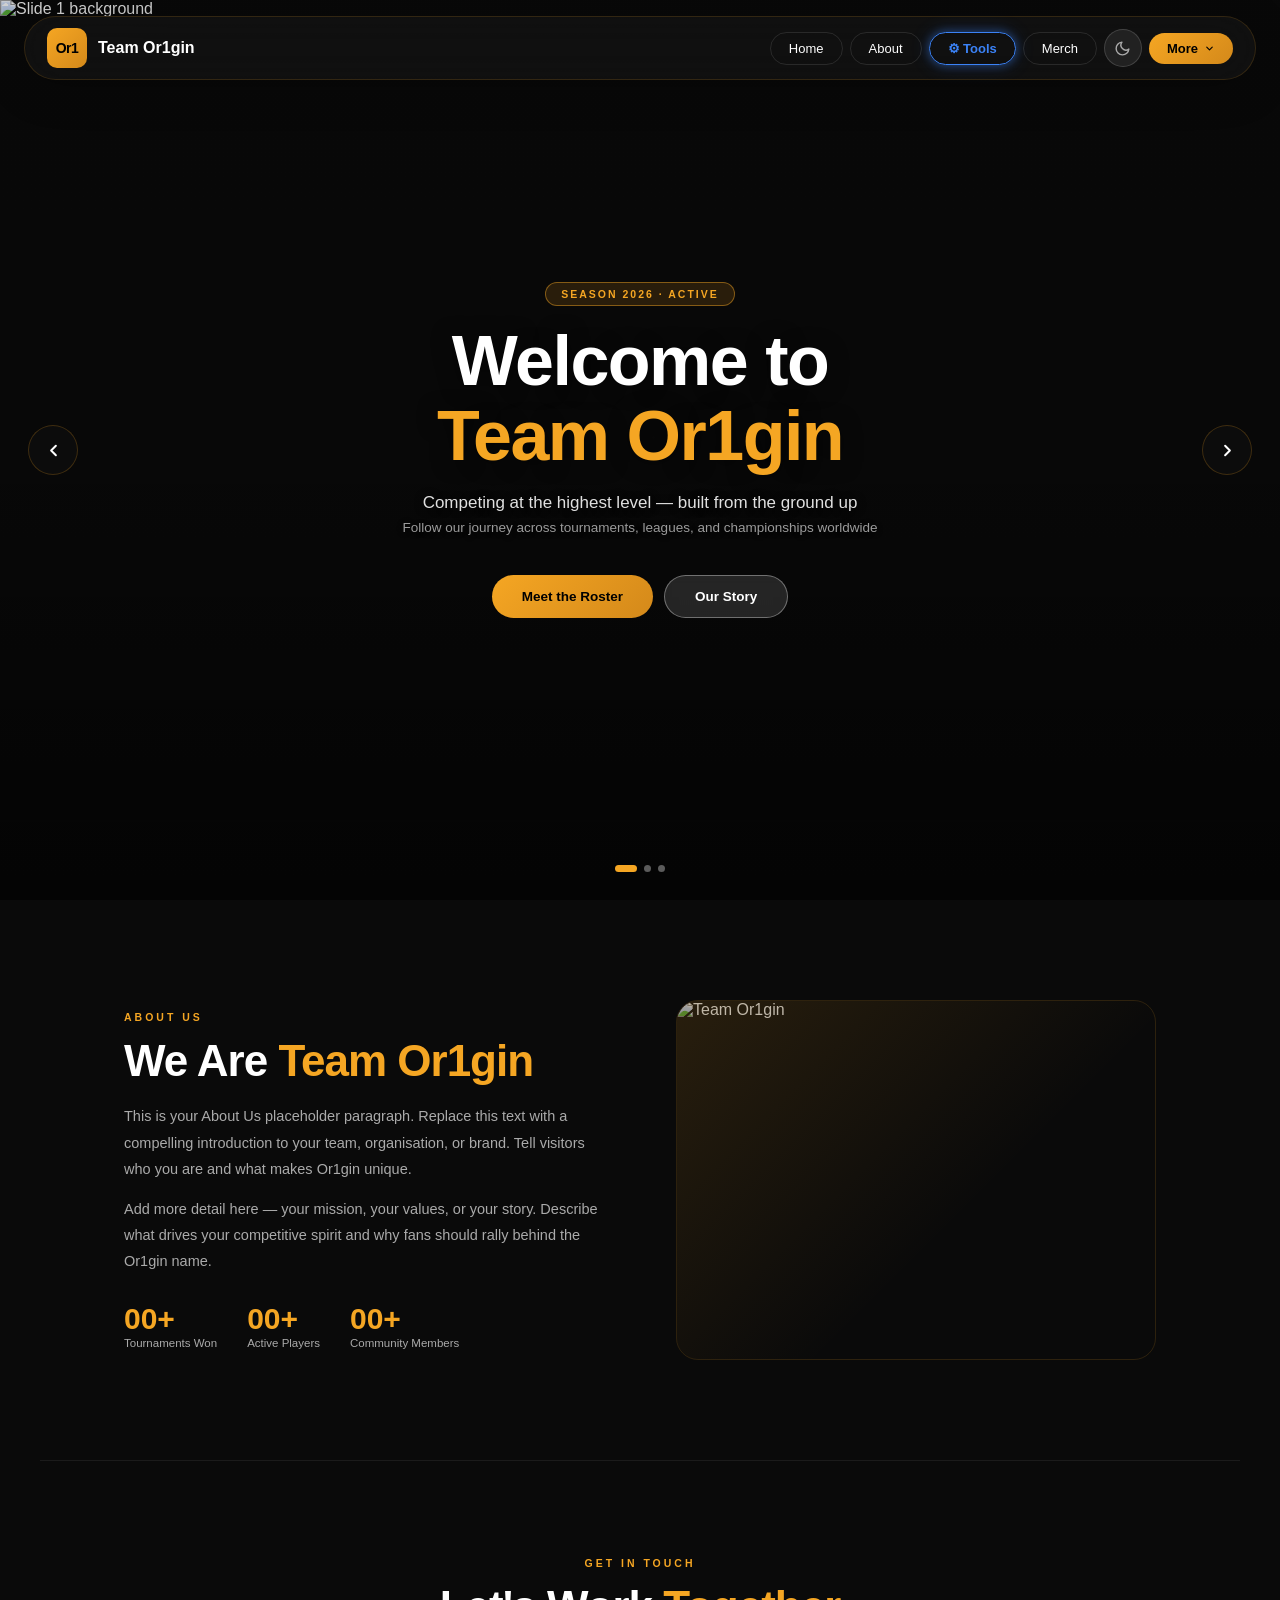
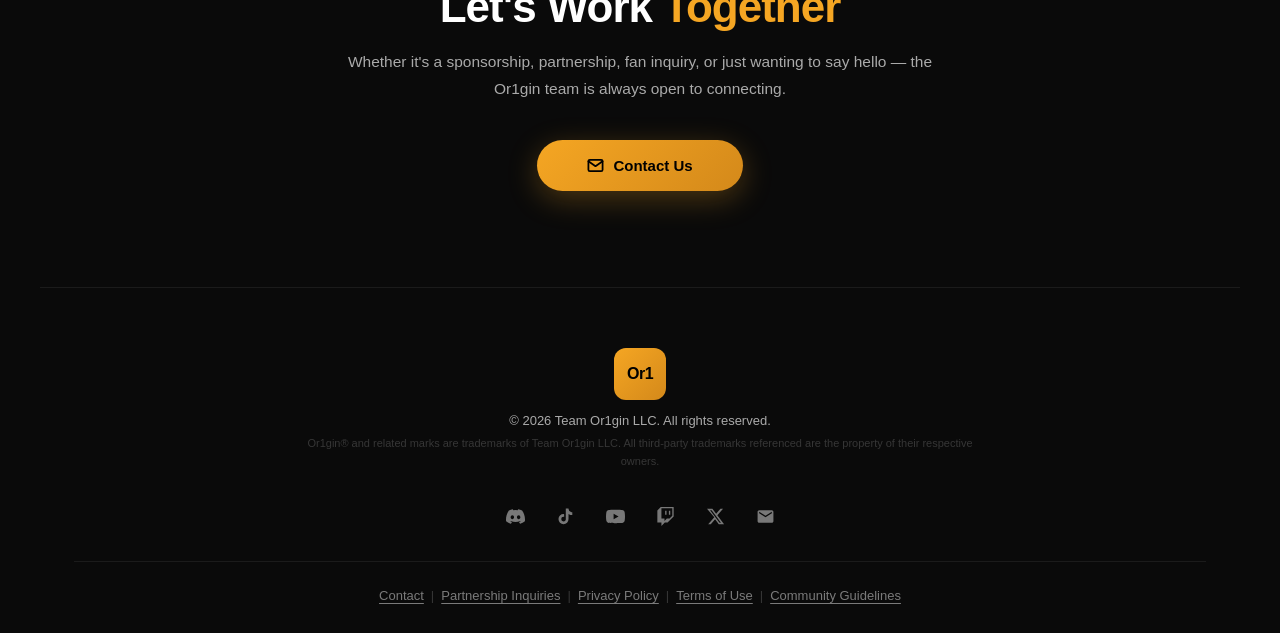
==== index.html @ 4e487bf2 "Fix href attribute for Tools button in index.html" ====
<!DOCTYPE html>
<html lang="en" data-theme="dark">
<head>
  <meta charset="UTF-8" />
  <meta name="viewport" content="width=device-width, initial-scale=1.0" />
  <title>Team Or1gin</title>
  <link href="https://fonts.googleapis.com/css2?family=Google+Sans:wght@300;400;500;600;700;800&display=swap" rel="stylesheet" />
  <style>
    * { margin: 0; padding: 0; box-sizing: border-box; }
 
    :root {
      --gold: #F5A623;
      --gold-dark: #D4891A;
      --blue: #3B82F6;
      --blue-dark: #1D4ED8;
      --blue-glow: rgba(59,130,246,0.45);
      --radius: 999px;
    }
 
    /* DARK THEME (default) */
    [data-theme="dark"] {
      --bg: #0a0a0a;
      --surface: rgba(18,18,18,0.88);
      --surface-solid: #121212;
      --text: #ffffff;
      --muted: #aaaaaa;
      --border: rgba(245,166,35,0.15);
      --border-subtle: rgba(255,255,255,0.07);
      --nav-btn-border: rgba(255,255,255,0.11);
      --footer-link-color: rgba(255,255,255,0.46);
      --footer-sep-color: rgba(255,255,255,0.18);
      --social-color: rgba(255,255,255,0.45);
      --toggle-bg: rgba(255,255,255,0.08);
      --toggle-border: rgba(255,255,255,0.15);
      --toggle-icon-color: #aaa;
    }
 
    /* LIGHT THEME */
    [data-theme="light"] {
      --bg: #f5f4f0;
      --surface: rgba(255,255,255,0.90);
      --surface-solid: #ffffff;
      --text: #111111;
      --muted: #555555;
      --border: rgba(245,166,35,0.30);
      --border-subtle: rgba(0,0,0,0.09);
      --nav-btn-border: rgba(0,0,0,0.14);
      --footer-link-color: rgba(0,0,0,0.46);
      --footer-sep-color: rgba(0,0,0,0.18);
      --social-color: rgba(0,0,0,0.45);
      --toggle-bg: rgba(0,0,0,0.06);
      --toggle-border: rgba(0,0,0,0.12);
      --toggle-icon-color: #555;
    }
 
    html { scroll-behavior: smooth; }
    body {
      font-family: 'Google Sans', sans-serif;
      background: var(--bg);
      color: var(--text);
      overflow-x: hidden;
      transition: background 0.35s, color 0.35s;
    }
 
    /* ─── NAV ─── */
    nav {
      position: fixed; top: 16px; left: 50%; transform: translateX(-50%);
      width: calc(100% - 48px); max-width: 1400px;
      background: var(--surface); backdrop-filter: blur(24px);
      border: 1px solid var(--border); border-radius: var(--radius);
      padding: 11px 22px; display: flex; align-items: center; justify-content: space-between;
      z-index: 1000; box-shadow: 0 8px 40px rgba(0,0,0,0.25);
      transition: background 0.35s, border-color 0.35s;
    }
    .nav-brand { display: flex; align-items: center; gap: 11px; text-decoration: none; }
    .nav-logo {
      width: 40px; height: 40px; border-radius: 10px; flex-shrink: 0;
      background: linear-gradient(135deg, var(--gold), var(--gold-dark));
      display: flex; align-items: center; justify-content: center;
      font-size: 14px; font-weight: 800; color: #000; letter-spacing: -0.5px;
    }
    .nav-name { font-size: 16px; font-weight: 700; color: var(--text); transition: color 0.35s; }
    .nav-right { display: flex; align-items: center; gap: 7px; }
    .nav-btn {
      background: transparent; border: 1px solid var(--nav-btn-border); color: var(--text);
      padding: 8px 18px; border-radius: var(--radius); font-family: inherit;
      font-size: 13px; font-weight: 500; cursor: pointer; transition: all .22s;
    }
    .nav-btn:hover { border-color: var(--gold); color: var(--gold); background: rgba(245,166,35,0.06); }

    /* ── Blue "Tools" nav button ── */
    .nav-btn-tools {
      background: transparent;
      border: 1px solid var(--blue);
      color: var(--blue);
      padding: 8px 18px; border-radius: var(--radius); font-family: inherit;
      font-size: 13px; font-weight: 600; cursor: pointer;
      transition: all .22s;
      box-shadow: 0 0 10px var(--blue-glow), 0 0 20px rgba(59,130,246,0.2);
    }
    .nav-btn-tools:hover {
      background: rgba(59,130,246,0.12);
      border-color: #60a5fa;
      color: #60a5fa;
      box-shadow: 0 0 16px var(--blue-glow), 0 0 32px rgba(59,130,246,0.3);
      transform: translateY(-1px);
    }
 
    /* Theme toggle */
    .theme-toggle {
      width: 38px; height: 38px; border-radius: 50%;
      background: var(--toggle-bg); border: 1px solid var(--toggle-border);
      display: flex; align-items: center; justify-content: center;
      cursor: pointer; transition: all .22s; color: var(--toggle-icon-color);
    }
    .theme-toggle:hover { border-color: var(--gold); color: var(--gold); background: rgba(245,166,35,0.1); }
    .theme-toggle svg { width: 17px; height: 17px; }
    .icon-moon { display: block; }
    .icon-sun  { display: none; }
    [data-theme="light"] .icon-moon { display: none; }
    [data-theme="light"] .icon-sun  { display: block; }
 
    /* Dropdown */
    .nav-dropdown { position: relative; }
    .nav-dropdown-btn {
      background: linear-gradient(135deg, var(--gold), var(--gold-dark)); border: none; color: #000;
      padding: 8px 18px; border-radius: var(--radius); font-family: inherit;
      font-size: 13px; font-weight: 700; cursor: pointer; display: flex; align-items: center; gap: 6px; transition: filter .22s;
    }
    .nav-dropdown-btn:hover { filter: brightness(1.1); }
    .nav-dropdown-btn svg { width: 11px; height: 11px; transition: transform .22s; }
    .nav-dropdown.open .nav-dropdown-btn svg { transform: rotate(180deg); }
    .dropdown-menu {
      position: absolute; top: calc(100% + 10px); right: 0;
      background: var(--surface-solid); border: 1px solid var(--border);
      border-radius: 16px; padding: 7px; min-width: 180px;
      opacity: 0; pointer-events: none; transform: translateY(-8px); transition: all .22s; backdrop-filter: blur(20px);
    }
    .nav-dropdown.open .dropdown-menu { opacity: 1; pointer-events: all; transform: translateY(0); }
    .dropdown-item {
      display: flex; align-items: center; gap: 9px;
      padding: 9px 15px; color: var(--muted); font-size: 13px;
      font-weight: 500; border-radius: 10px; cursor: pointer; transition: all .18s;
      border: none; background: none; width: 100%; text-align: left; font-family: inherit;
    }
    .dropdown-item:hover { background: rgba(245,166,35,0.1); color: var(--gold); }
    .dropdown-item svg { width: 14px; height: 14px; flex-shrink: 0; }
    .dropdown-divider { height: 1px; background: var(--border-subtle); margin: 5px 7px; }

    /* ── Blue "Tools" dropdown item (always highlighted) ── */
    .dropdown-item-tools {
      display: flex; align-items: center; gap: 9px;
      padding: 9px 15px; font-size: 13px;
      font-weight: 600; border-radius: 10px; cursor: pointer;
      border: none; width: 100%; text-align: left; font-family: inherit;
      background: rgba(59,130,246,0.15);
      color: #60a5fa;
      border: 1px solid rgba(59,130,246,0.3);
      transition: all .18s;
    }
    .dropdown-item-tools:hover {
      background: rgba(59,130,246,0.25);
      color: #93c5fd;
      border-color: rgba(59,130,246,0.5);
    }
    .dropdown-item-tools svg { width: 14px; height: 14px; flex-shrink: 0; }
 
    /* ─── HERO ─── */
    .hero { position: relative; height: 100vh; min-height: 640px; overflow: hidden; }
 
    /* Per-slide background images — no blur, no fade */
    .slide-bg {
      position: absolute; inset: 0; z-index: 0;
      opacity: 0; transition: opacity 0.55s ease;
    }
    .slide-bg.active { opacity: 1; }
    .slide-bg img { width: 100%; height: 100%; object-fit: cover; display: block; }
 
    /* Subtle vignette only at bottom so text is legible */
    .hero-overlay {
      position: absolute; inset: 0; z-index: 1;
      background: linear-gradient(180deg, rgba(0,0,0,0.18) 0%, rgba(0,0,0,0.22) 50%, rgba(0,0,0,0.62) 100%);
      pointer-events: none;
    }
    [data-theme="light"] .hero-overlay {
      background: linear-gradient(180deg, rgba(0,0,0,0.08) 0%, rgba(0,0,0,0.14) 50%, rgba(245,244,240,0.80) 100%);
    }
 
    /* Slideshow content */
    .slideshow-container {
      position: absolute; inset: 0; z-index: 2;
      display: flex; align-items: center; justify-content: center;
    }
    .slideshow-wrapper {
      position: relative; width: 100%; max-width: 860px; height: 440px; padding: 0 80px;
    }
    .slide {
      position: absolute; inset: 0;
      display: flex; flex-direction: column; align-items: center; justify-content: center;
      text-align: center; padding: 0 24px;
      opacity: 0; pointer-events: none; transition: none;
    }
    .slide.active { opacity: 1; pointer-events: all; }
 
    @keyframes siL  { from{opacity:0;transform:translateX(-70px)} to{opacity:1;transform:translateX(0)} }
    @keyframes siR  { from{opacity:0;transform:translateX(70px)}  to{opacity:1;transform:translateX(0)} }
    @keyframes soL  { from{opacity:1;transform:translateX(0)} to{opacity:0;transform:translateX(-70px)} }
    @keyframes soR  { from{opacity:1;transform:translateX(0)} to{opacity:0;transform:translateX(70px)}  }
    .slide.anim-in-left   { animation: siL .45s ease forwards; }
    .slide.anim-in-right  { animation: siR .45s ease forwards; }
    .slide.anim-out-left  { animation: soL .45s ease forwards; pointer-events: none; }
    .slide.anim-out-right { animation: soR .45s ease forwards; pointer-events: none; }
 
    .slide-tag {
      display: inline-block; background: rgba(245,166,35,0.14); border: 1px solid rgba(245,166,35,0.45);
      color: var(--gold); font-size: 10.5px; font-weight: 700; letter-spacing: 2px;
      text-transform: uppercase; padding: 5px 15px; border-radius: var(--radius); margin-bottom: 18px;
    }
    .slide-title {
      font-size: clamp(36px,5.8vw,70px); font-weight: 800; line-height: 1.07;
      letter-spacing: -1.5px; color: #fff; margin-bottom: 20px;
      text-shadow: 0 2px 20px rgba(0,0,0,0.5);
    }
    .slide-title span { color: var(--gold); }
    .slide-sub1 { font-size: 17px; font-weight: 500; color: rgba(255,255,255,0.88); margin-bottom: 7px; text-shadow: 0 1px 8px rgba(0,0,0,0.5); }
    .slide-sub2 { font-size: 13.5px; font-weight: 400; color: rgba(255,255,255,0.6); margin-bottom: 40px; text-shadow: 0 1px 6px rgba(0,0,0,0.4); }
    .slide-cta { display: inline-flex; gap: 11px; flex-wrap: wrap; justify-content: center; }
 
    .btn-primary {
      background: linear-gradient(135deg,var(--gold),var(--gold-dark)); color: #000; border: none;
      padding: 13px 30px; border-radius: var(--radius); font-family: inherit;
      font-size: 13.5px; font-weight: 700; cursor: pointer; transition: filter .22s, transform .22s;
    }
    .btn-primary:hover { filter: brightness(1.1); transform: translateY(-2px); }
    .btn-outline {
      background: rgba(255,255,255,0.12); color: #fff; border: 1px solid rgba(255,255,255,0.35);
      padding: 13px 30px; border-radius: var(--radius); font-family: inherit;
      font-size: 13.5px; font-weight: 600; cursor: pointer; transition: all .22s; backdrop-filter: blur(6px);
    }
    .btn-outline:hover { border-color: var(--gold); color: var(--gold); background: rgba(245,166,35,0.12); }
 
    .slide-arrows {
      position: absolute; top: 50%; transform: translateY(-50%);
      left: 0; right: 0; display: flex; justify-content: space-between;
      padding: 0 28px; z-index: 3; pointer-events: none;
    }
    .arrow-btn {
      pointer-events: all; width: 50px; height: 50px; border-radius: 50%;
      background: rgba(18,18,18,0.55); border: 1px solid rgba(245,166,35,0.22); color: #fff;
      display: flex; align-items: center; justify-content: center; cursor: pointer;
      transition: all .22s; backdrop-filter: blur(10px);
    }
    .arrow-btn:hover { background: rgba(245,166,35,0.22); border-color: var(--gold); color: var(--gold); }
 
    .slide-dots { position: absolute; bottom: 28px; left: 50%; transform: translateX(-50%); display: flex; gap: 7px; z-index: 3; }
    .dot { width: 7px; height: 7px; border-radius: 50%; background: rgba(255,255,255,0.35); cursor: pointer; transition: all .28s; }
    .dot.active { background: var(--gold); width: 22px; border-radius: var(--radius); }
 
    /* ─── ABOUT ─── */
    .about-section {
      padding: 100px 24px; max-width: 1080px; margin: 0 auto;
      display: grid; grid-template-columns: 1fr 1fr; gap: 72px; align-items: center;
    }
    @media(max-width:768px){ .about-section{grid-template-columns:1fr;gap:40px;} }
    .section-label { font-size: 10.5px; font-weight: 700; letter-spacing: 3px; text-transform: uppercase; color: var(--gold); margin-bottom: 14px; }
    .section-title { font-size: clamp(26px,3.8vw,44px); font-weight: 800; letter-spacing: -1px; line-height: 1.1; margin-bottom: 18px; }
    .section-title span { color: var(--gold); }
    .about-text { font-size: 14.5px; line-height: 1.8; color: var(--muted); margin-bottom: 14px; transition: color 0.35s; }
    .about-img-wrap { position: relative; border-radius: 22px; overflow: hidden; aspect-ratio: 4/3; border: 1px solid var(--border); }
    .about-img-wrap img { width: 100%; height: 100%; object-fit: cover; filter: brightness(.72); }
    .about-img-overlay { position: absolute; inset: 0; background: linear-gradient(135deg,rgba(245,166,35,.13) 0%,transparent 60%); }
    .stat-row { display: flex; gap: 30px; margin-top: 30px; }
    .stat-num { font-size: 30px; font-weight: 800; color: var(--gold); line-height: 1; }
    .stat-label { font-size: 11.5px; color: var(--muted); margin-top: 3px; transition: color 0.35s; }
 
    /* ─── CONTACT ─── */
    .contact-section { padding: 96px 24px; text-align: center; max-width: 680px; margin: 0 auto; }
    .contact-subtitle { font-size: 15.5px; color: var(--muted); line-height: 1.7; margin-bottom: 38px; transition: color 0.35s; }
    .btn-contact {
      display: inline-flex; align-items: center; gap: 9px;
      background: linear-gradient(135deg,var(--gold),var(--gold-dark)); color: #000; border: none;
      padding: 17px 50px; border-radius: var(--radius); font-family: inherit;
      font-size: 15px; font-weight: 700; cursor: pointer;
      transition: filter .22s, transform .22s, box-shadow .22s;
      box-shadow: 0 8px 30px rgba(245,166,35,.28);
    }
    .btn-contact:hover { filter: brightness(1.1); transform: translateY(-3px); box-shadow: 0 14px 40px rgba(245,166,35,.42); }
 
    /* ─── FOOTER ─── */
    .divider { width: calc(100% - 48px); max-width: 1200px; margin: 0 auto; height: 1px; background: var(--border-subtle); }
    footer { padding: 60px 24px 30px; max-width: 1180px; margin: 0 auto; }
    .footer-top { display: flex; flex-direction: column; align-items: center; text-align: center; gap: 7px; margin-bottom: 28px; }
    .footer-logo-wrap { display: flex; align-items: center; gap: 13px; margin-bottom: 6px; }
    .footer-logo {
      width: 52px; height: 52px; border-radius: 12px;
      background: linear-gradient(135deg,var(--gold),var(--gold-dark));
      display: flex; align-items: center; justify-content: center;
      font-size: 16px; font-weight: 800; color: #000; letter-spacing: -0.5px;
    }
    .footer-copy { font-size: 13px; color: var(--muted); transition: color 0.35s; }
    .footer-trademark { font-size: 11px; color: var(--footer-sep-color); max-width: 680px; line-height: 1.6; }
    .social-row { display: flex; gap: 16px; justify-content: center; margin-top: 22px; }
    .social-icon {
      width: 34px; height: 34px; display: flex; align-items: center; justify-content: center;
      color: var(--social-color); cursor: pointer; transition: color .18s, transform .18s;
      text-decoration: none;
    }
    .social-icon:hover { color: var(--gold); transform: translateY(-2px); }
    .social-icon svg { width: 19px; height: 19px; fill: currentColor; }
    .footer-divider { height: 1px; background: var(--border-subtle); margin: 26px 0; }
    .footer-links { display: flex; gap: 7px; justify-content: center; align-items: center; flex-wrap: wrap; }
    .footer-link {
      color: var(--footer-link-color); font-size: 13px; font-weight: 500;
      text-decoration: underline; text-underline-offset: 3px; cursor: pointer;
      transition: color .18s; background: none; border: none; font-family: inherit;
    }
    .footer-link:hover { color: var(--gold); }
    .footer-sep { color: var(--footer-sep-color); font-size: 13px; }
 
    .reveal { opacity: 0; transform: translateY(28px); transition: opacity .65s ease, transform .65s ease; }
    .reveal.visible { opacity: 1; transform: translateY(0); }
 
    /* Background section wraps for light mode */
    .about-bg, .contact-bg { background: var(--bg); transition: background 0.35s; }
  </style>
</head>
<body>
 
<!-- NAV -->
<nav>
  <a class="nav-brand" href="#">
    <div class="nav-logo">Or1</div>
    <span class="nav-name">Team Or1gin</span>
  </a>
  <div class="nav-right">
    <button class="nav-btn">Home</button>
    <button class="nav-btn">About</button>

    <!-- Blue glowing Tools button (replaces Roster) -->
    <button href="/page.html" class="nav-btn-tools">⚙ Tools</button>

    <button class="nav-btn">Merch</button>
 
    <!-- Dark/Light toggle -->
    <button class="theme-toggle" onclick="toggleTheme()" title="Toggle theme">
      <!-- Moon (shown in dark mode) -->
      <svg class="icon-moon" viewBox="0 0 24 24" fill="none" stroke="currentColor" stroke-width="2" stroke-linecap="round" stroke-linejoin="round">
        <path d="M21 12.79A9 9 0 1 1 11.21 3 7 7 0 0 0 21 12.79z"/>
      </svg>
      <!-- Sun (shown in light mode) -->
      <svg class="icon-sun" viewBox="0 0 24 24" fill="none" stroke="currentColor" stroke-width="2" stroke-linecap="round" stroke-linejoin="round">
        <circle cx="12" cy="12" r="5"/><line x1="12" y1="1" x2="12" y2="3"/><line x1="12" y1="21" x2="12" y2="23"/>
        <line x1="4.22" y1="4.22" x2="5.64" y2="5.64"/><line x1="18.36" y1="18.36" x2="19.78" y2="19.78"/>
        <line x1="1" y1="12" x2="3" y2="12"/><line x1="21" y1="12" x2="23" y2="12"/>
        <line x1="4.22" y1="19.78" x2="5.64" y2="18.36"/><line x1="18.36" y1="5.64" x2="19.78" y2="4.22"/>
      </svg>
    </button>
 
    <div class="nav-dropdown" id="navDropdown">
      <button class="nav-dropdown-btn" onclick="toggleDropdown()">
        More
        <svg viewBox="0 0 24 24" fill="none" stroke="currentColor" stroke-width="2.5" stroke-linecap="round" stroke-linejoin="round"><polyline points="6 9 12 15 18 9"/></svg>
      </button>
      <div class="dropdown-menu">
        <button class="dropdown-item">
          <svg viewBox="0 0 24 24" fill="none" stroke="currentColor" stroke-width="2" stroke-linecap="round" stroke-linejoin="round"><path d="M14 2H6a2 2 0 0 0-2 2v16a2 2 0 0 0 2 2h12a2 2 0 0 0 2-2V8z"/><polyline points="14 2 14 8 20 8"/></svg>
          Blog
        </button>
        <button class="dropdown-item">
          <svg viewBox="0 0 24 24" fill="none" stroke="currentColor" stroke-width="2" stroke-linecap="round" stroke-linejoin="round"><circle cx="12" cy="12" r="10"/><line x1="12" y1="8" x2="12" y2="12"/><line x1="12" y1="16" x2="12.01" y2="16"/></svg>
          News
        </button>
        <button class="dropdown-item">
          <svg viewBox="0 0 24 24" fill="none" stroke="currentColor" stroke-width="2" stroke-linecap="round" stroke-linejoin="round"><rect x="2" y="7" width="20" height="14" rx="2" ry="2"/><path d="M16 21V5a2 2 0 0 0-2-2h-4a2 2 0 0 0-2 2v16"/></svg>
          Careers
        </button>
        <button class="dropdown-item">
          <svg viewBox="0 0 24 24" fill="none" stroke="currentColor" stroke-width="2" stroke-linecap="round" stroke-linejoin="round"><path d="M17 21v-2a4 4 0 0 0-4-4H5a4 4 0 0 0-4 4v2"/><circle cx="9" cy="7" r="4"/><path d="M23 21v-2a4 4 0 0 0-3-3.87"/><path d="M16 3.13a4 4 0 0 1 0 7.75"/></svg>
          Partners
        </button>
        <div class="dropdown-divider"></div>

        <!-- Blue always-highlighted Tools item (replaces Hall of Fame) -->
        <button class="dropdown-item-tools">
          <svg viewBox="0 0 24 24" fill="none" stroke="currentColor" stroke-width="2" stroke-linecap="round" stroke-linejoin="round"><path d="M14.7 6.3a1 1 0 0 0 0 1.4l1.6 1.6a1 1 0 0 0 1.4 0l3.77-3.77a6 6 0 0 1-7.94 7.94l-6.91 6.91a2.12 2.12 0 0 1-3-3l6.91-6.91a6 6 0 0 1 7.94-7.94l-3.76 3.76z"/></svg>
          Tools
        </button>
      </div>
    </div>
  </div>
</nav>
 
<!-- HERO -->
<section class="hero" id="hero">
 
  <!-- Per-slide still backgrounds (no blur, no overlay fade) -->
  <div class="slide-bg active" id="bg-0">
    <img src="https://cdn-0001.qstv.on.epicgames.com/WMUwpdWQvBusOiWXoz/image/landscape_comp.jpeg" alt="Slide 1 background" />
  </div>
  <div class="slide-bg" id="bg-1">
    <img src="https://cdn-0001.qstv.on.epicgames.com/AczZHuXmfSdkbxHJUd/image/landscape_comp.jpeg" alt="Slide 2 background" />
  </div>
  <div class="slide-bg" id="bg-2">
    <img src="https://images.unsplash.com/photo-1493711662062-fa541adb3fc8?w=1920&q=85" alt="Slide 3 background" />
  </div>
 
  <div class="hero-overlay"></div>
 
  <!-- Arrow buttons -->
  <div class="slide-arrows">
    <button class="arrow-btn" onclick="changeSlide(-1)">
      <svg width="19" height="19" viewBox="0 0 24 24" fill="none" stroke="currentColor" stroke-width="2.5" stroke-linecap="round" stroke-linejoin="round"><polyline points="15 18 9 12 15 6"/></svg>
    </button>
    <button class="arrow-btn" onclick="changeSlide(1)">
      <svg width="19" height="19" viewBox="0 0 24 24" fill="none" stroke="currentColor" stroke-width="2.5" stroke-linecap="round" stroke-linejoin="round"><polyline points="9 18 15 12 9 6"/></svg>
    </button>
  </div>
 
  <div class="slideshow-container">
    <div class="slideshow-wrapper">
 
      <div class="slide active" id="slide-0">
        <div class="slide-tag">Season 2026 · Active</div>
        <h1 class="slide-title">Welcome to<br><span>Team Or1gin</span></h1>
        <p class="slide-sub1">Competing at the highest level — built from the ground up</p>
        <p class="slide-sub2">Follow our journey across tournaments, leagues, and championships worldwide</p>
        <div class="slide-cta">
          <button class="btn-primary">Meet the Roster</button>
          <button class="btn-outline">Our Story</button>
        </div>
      </div>
 
      <div class="slide" id="slide-1">
        <div class="slide-tag">Competitive · Esports</div>
        <h1 class="slide-title">Play with<br><span>Purpose</span></h1>
        <p class="slide-sub1">Every match is a chance to prove what Or1gin is made of</p>
        <p class="slide-sub2">Dedicated coaches, analysts, and players pushing the meta every single day</p>
        <div class="slide-cta">
          <button class="btn-primary">View Schedule</button>
          <button class="btn-outline">Watch Live</button>
        </div>
      </div>
 
      <div class="slide" id="slide-2">
        <div class="slide-tag">New Drop · Merch</div>
        <h1 class="slide-title"><span>Or1gin</span><br>Collection '26</h1>
        <p class="slide-sub1">Rep the brand — limited edition gear now available</p>
        <p class="slide-sub2">Hoodies, jerseys, and accessories designed for fans and players alike</p>
        <div class="slide-cta">
          <button class="btn-primary">Shop Now</button>
          <button class="btn-outline">See Lookbook</button>
        </div>
      </div>
 
    </div>
  </div>
 
  <div class="slide-dots" id="dots">
    <div class="dot active" onclick="goToSlide(0)"></div>
    <div class="dot" onclick="goToSlide(1)"></div>
    <div class="dot" onclick="goToSlide(2)"></div>
  </div>
</section>
 
<!-- ABOUT -->
<div class="about-bg">
  <div class="about-section reveal">
    <div>
      <div class="section-label">About Us</div>
      <h2 class="section-title">We Are <span>Team Or1gin</span></h2>
      <p class="about-text">This is your About Us placeholder paragraph. Replace this text with a compelling introduction to your team, organisation, or brand. Tell visitors who you are and what makes Or1gin unique.</p>
      <p class="about-text">Add more detail here — your mission, your values, or your story. Describe what drives your competitive spirit and why fans should rally behind the Or1gin name.</p>
      <div class="stat-row">
        <div class="stat"><div class="stat-num">00+</div><div class="stat-label">Tournaments Won</div></div>
        <div class="stat"><div class="stat-num">00+</div><div class="stat-label">Active Players</div></div>
        <div class="stat"><div class="stat-num">00+</div><div class="stat-label">Community Members</div></div>
      </div>
    </div>
    <div class="about-img-wrap">
      <img src="https://images.unsplash.com/photo-1519389950473-47ba0277781c?w=800&q=80" alt="Team Or1gin" />
      <div class="about-img-overlay"></div>
    </div>
  </div>
</div>
 
<!-- CONTACT -->
<div class="divider"></div>
<div class="contact-bg">
  <section class="contact-section reveal">
    <div class="section-label">Get In Touch</div>
    <h2 class="section-title">Let's Work <span>Together</span></h2>
    <p class="contact-subtitle">Whether it's a sponsorship, partnership, fan inquiry, or just wanting to say hello — the Or1gin team is always open to connecting.</p>
    <button class="btn-contact">
      <svg width="17" height="17" viewBox="0 0 24 24" fill="none" stroke="currentColor" stroke-width="2.5" stroke-linecap="round" stroke-linejoin="round"><path d="M4 4h16c1.1 0 2 .9 2 2v12c0 1.1-.9 2-2 2H4c-1.1 0-2-.9-2-2V6c0-1.1.9-2 2-2z"/><polyline points="22,6 12,13 2,6"/></svg>
      Contact Us
    </button>
  </section>
</div>
 
<!-- FOOTER -->
<div class="divider"></div>
<footer class="reveal">
  <div class="footer-top">
    <div class="footer-logo-wrap">
      <div class="footer-logo">Or1</div>
    </div>
    <p class="footer-copy">© 2026 Team Or1gin LLC. All rights reserved.</p>
    <p class="footer-trademark">Or1gin® and related marks are trademarks of Team Or1gin LLC. All third-party trademarks referenced are the property of their respective owners.</p>
    <div class="social-row">
 
      <!-- Discord -->
      <a class="social-icon" href="https://discord.gg/4YveswGY" target="_blank" rel="noopener" title="Discord">
        <svg viewBox="0 0 24 24"><path d="M20.317 4.37a19.791 19.791 0 0 0-4.885-1.515.074.074 0 0 0-.079.037c-.21.375-.444.864-.608 1.25a18.27 18.27 0 0 0-5.487 0 12.64 12.64 0 0 0-.617-1.25.077.077 0 0 0-.079-.037A19.736 19.736 0 0 0 3.677 4.37a.07.07 0 0 0-.032.027C.533 9.046-.32 13.58.099 18.057c.002.022.015.043.031.056a19.9 19.9 0 0 0 5.993 3.03.078.078 0 0 0 .084-.028 14.09 14.09 0 0 0 1.226-1.994.076.076 0 0 0-.041-.106 13.107 13.107 0 0 1-1.872-.892.077.077 0 0 1-.008-.128 10.2 10.2 0 0 0 .372-.292.074.074 0 0 1 .077-.01c3.928 1.793 8.18 1.793 12.062 0a.074.074 0 0 1 .078.01c.12.098.246.198.373.292a.077.077 0 0 1-.006.127 12.299 12.299 0 0 1-1.873.892.077.077 0 0 0-.041.107c.36.698.772 1.362 1.225 1.993a.076.076 0 0 0 .084.028 19.839 19.839 0 0 0 6.002-3.03.077.077 0 0 0 .032-.054c.5-5.177-.838-9.674-3.549-13.66a.061.061 0 0 0-.031-.03zM8.02 15.33c-1.183 0-2.157-1.085-2.157-2.419 0-1.333.956-2.419 2.157-2.419 1.21 0 2.176 1.096 2.157 2.42 0 1.333-.956 2.418-2.157 2.418zm7.975 0c-1.183 0-2.157-1.085-2.157-2.419 0-1.333.955-2.419 2.157-2.419 1.21 0 2.176 1.096 2.157 2.42 0 1.333-.946 2.418-2.157 2.418z"/></svg>
      </a>
 
      <!-- TikTok -->
      <a class="social-icon" href="https://www.tiktok.com/@or1gin21" target="_blank" rel="noopener" title="TikTok">
        <svg viewBox="0 0 24 24"><path d="M19.59 6.69a4.83 4.83 0 0 1-3.77-4.25V2h-3.45v13.67a2.89 2.89 0 0 1-2.88 2.5 2.89 2.89 0 0 1-2.89-2.89 2.89 2.89 0 0 1 2.89-2.89c.28 0 .54.04.79.1V9.01a6.33 6.33 0 0 0-.79-.05 6.34 6.34 0 0 0-6.34 6.34 6.34 6.34 0 0 0 6.34 6.34 6.34 6.34 0 0 0 6.33-6.34V8.69a8.16 8.16 0 0 0 4.78 1.52V6.75a4.85 4.85 0 0 1-1.01-.06z"/></svg>
      </a>
 
      <!-- YouTube -->
      <a class="social-icon" href="https://www.youtube.com/@teamor1gin" target="_blank" rel="noopener" title="YouTube">
        <svg viewBox="0 0 24 24"><path d="M23.495 6.205a3.007 3.007 0 0 0-2.088-2.088c-1.87-.501-9.396-.501-9.396-.501s-7.507-.01-9.396.501A3.007 3.007 0 0 0 .527 6.205a31.247 31.247 0 0 0-.522 5.805 31.247 31.247 0 0 0 .522 5.783 3.007 3.007 0 0 0 2.088 2.088c1.868.502 9.396.502 9.396.502s7.506 0 9.396-.502a3.007 3.007 0 0 0 2.088-2.088 31.247 31.247 0 0 0 .5-5.783 31.247 31.247 0 0 0-.5-5.805zM9.609 15.601V8.408l6.264 3.602z"/></svg>
      </a>
 
      <!-- Twitch -->
      <a class="social-icon" href="https://www.twitch.tv/teamor1gin" target="_blank" rel="noopener" title="Twitch">
        <svg viewBox="0 0 24 24"><path d="M11.571 4.714h1.715v5.143H11.57zm4.715 0H18v5.143h-1.714zM6 0L1.714 4.286v15.428h5.143V24l4.286-4.286h3.428L22.286 12V0zm14.571 11.143l-3.428 3.428h-3.429l-3 3v-3H6.857V1.714h13.714z"/></svg>
      </a>
 
      <!-- Twitter / X -->
      <a class="social-icon" href="https://x.com/or1ginuefn" target="_blank" rel="noopener" title="Twitter / X">
        <svg viewBox="0 0 24 24"><path d="M18.244 2.25h3.308l-7.227 8.26 8.502 11.24H16.17l-4.714-6.231-5.401 6.231H2.74l7.73-8.835L1.254 2.25H8.08l4.713 6.231zm-1.161 17.52h1.833L7.084 4.126H5.117z"/></svg>
      </a>
 
      <!-- Email -->
      <a class="social-icon" onclick="notAvailable()" target="_blank" rel="noopener" title="Email">
        <svg viewBox="0 0 24 24"><path d="M20 4H4c-1.1 0-2 .9-2 2v12c0 1.1.9 2 2 2h16c1.1 0 2-.9 2-2V6c0-1.1-.9-2-2-2zm0 4l-8 5-8-5V6l8 5 8-5v2z"/></svg>
      </a>
    </div>
  </div>
  <div class="footer-divider"></div>
  <div class="footer-links">
    <button class="footer-link">Contact</button>
    <span class="footer-sep">|</span>
    <button class="footer-link">Partnership Inquiries</button>
    <span class="footer-sep">|</span>
    <button class="footer-link">Privacy Policy</button>
    <span class="footer-sep">|</span>
    <button class="footer-link">Terms of Use</button>
    <span class="footer-sep">|</span>
    <button class="footer-link">Community Guidelines</button>
  </div>
</footer>
 
<script>
function notAvailable() {
  alert("Not Available Yet!");
}

// ─── THEME TOGGLE ───
function toggleTheme() {
  const html = document.documentElement;
  html.setAttribute('data-theme', html.getAttribute('data-theme') === 'dark' ? 'light' : 'dark');
}

// ─── DROPDOWN ───
function toggleDropdown() { document.getElementById('navDropdown').classList.toggle('open'); }
document.addEventListener('click', e => {
  const dd = document.getElementById('navDropdown');
  if (!dd.contains(e.target)) dd.classList.remove('open');
});

// ─── SLIDESHOW (with per-slide backgrounds) ───
let current = 0, total = 3, animating = false;

function getSlide(i) { return document.getElementById('slide-' + i); }
function getBg(i)    { return document.getElementById('bg-' + i); }

function updateDots() {
  document.querySelectorAll('.dot').forEach((d, i) => d.classList.toggle('active', i === current));
}

function changeSlide(dir) {
  if (animating) return;
  goToSlide((current + dir + total) % total, dir);
}

function goToSlide(idx, dir) {
  if (animating || idx === current) return;
  if (dir === undefined) dir = idx > current ? 1 : -1;

  animating = true;
  const cur = getSlide(current), nxt = getSlide(idx);
  const curBg = getBg(current), nxtBg = getBg(idx);

  // Swap background
  curBg.classList.remove('active');
  nxtBg.classList.add('active');

  // Animate slide content
  cur.classList.add(dir > 0 ? 'anim-out-left' : 'anim-out-right');
  nxt.classList.add('active', dir > 0 ? 'anim-in-right' : 'anim-in-left');

  setTimeout(() => {
    cur.classList.remove('active', 'anim-out-left', 'anim-out-right');
    nxt.classList.remove('anim-in-left', 'anim-in-right');
    current = idx;
    updateDots();
    animating = false;
  }, 450);
}

document.querySelectorAll('.dot').forEach((d, i) => {
  d.addEventListener('click', () => { if (i !== current) goToSlide(i); });
});

setInterval(() => changeSlide(1), 5000);

// ─── SCROLL REVEAL ───
const observer = new IntersectionObserver(entries => {
  entries.forEach(e => { if (e.isIntersecting) e.target.classList.add('visible'); });
}, { threshold: 0.12 });
document.querySelectorAll('.reveal').forEach(el => observer.observe(el));
</script>
</body>
</html>
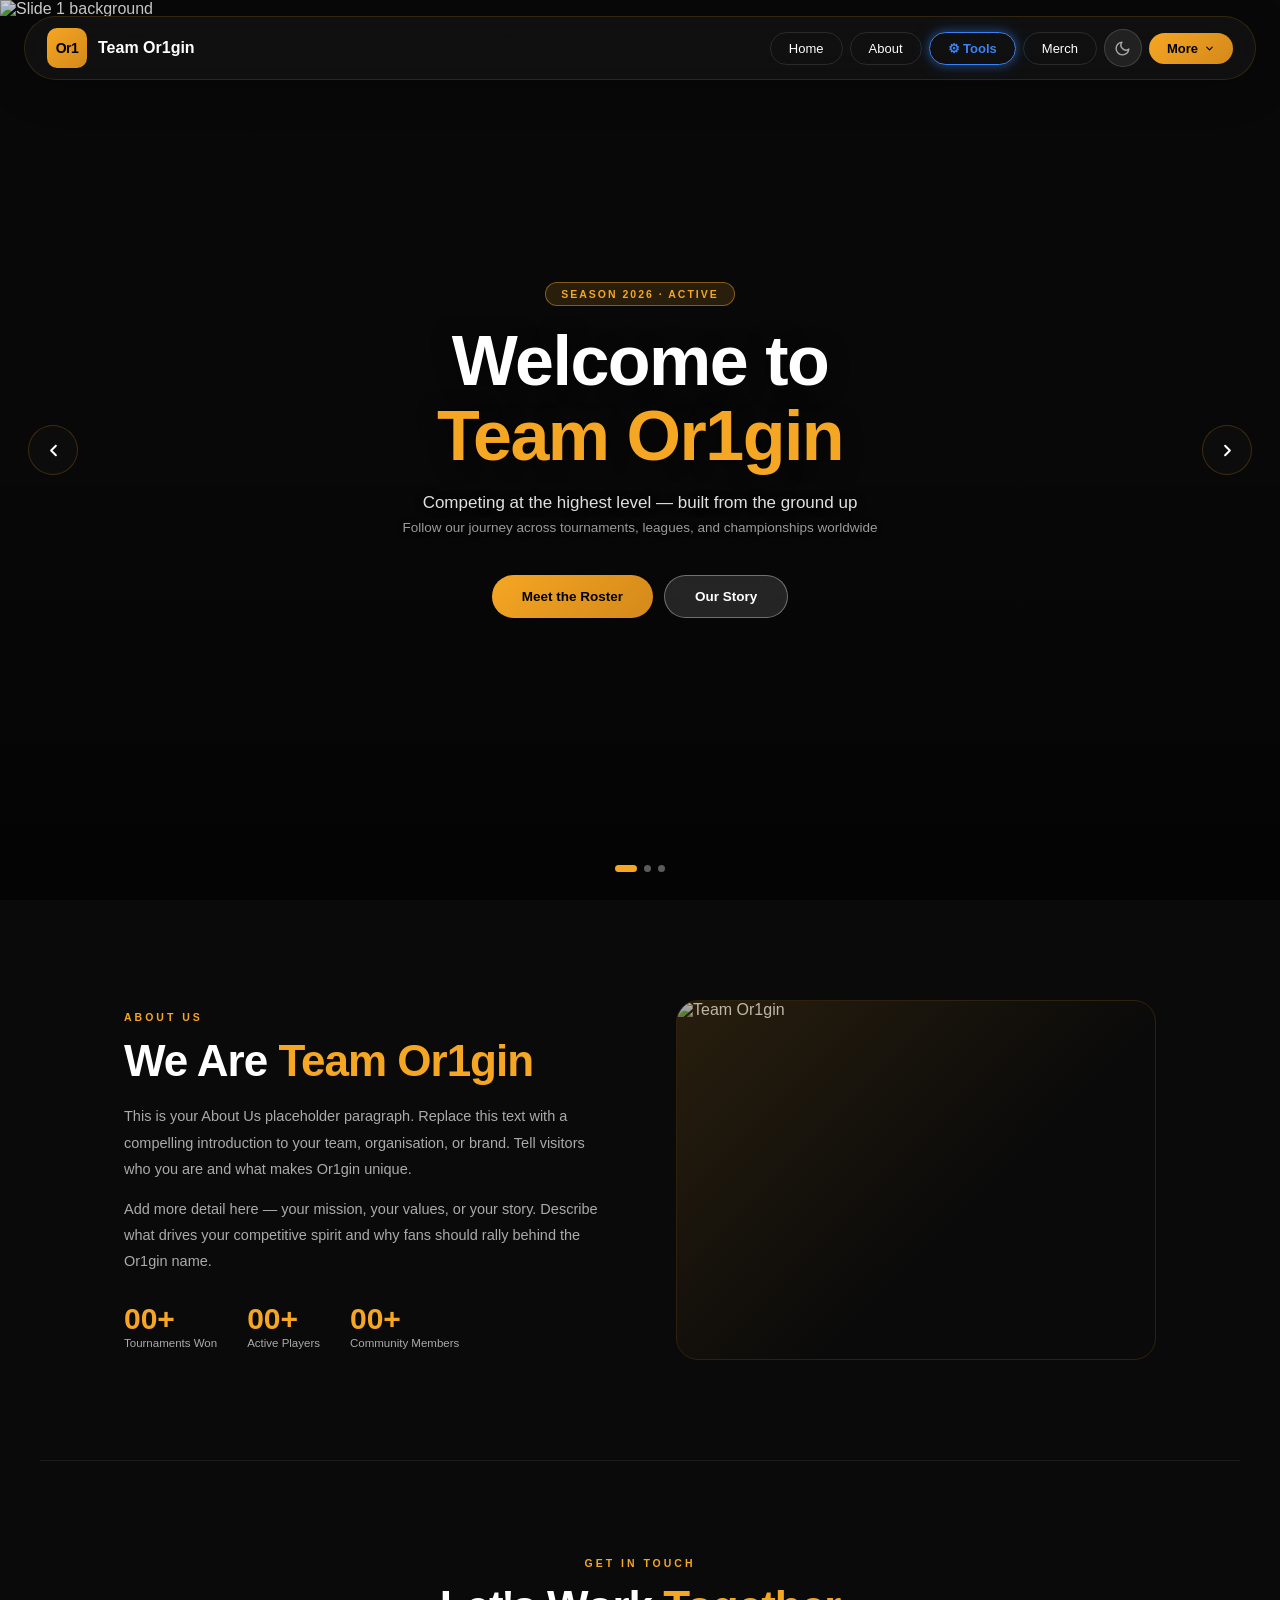
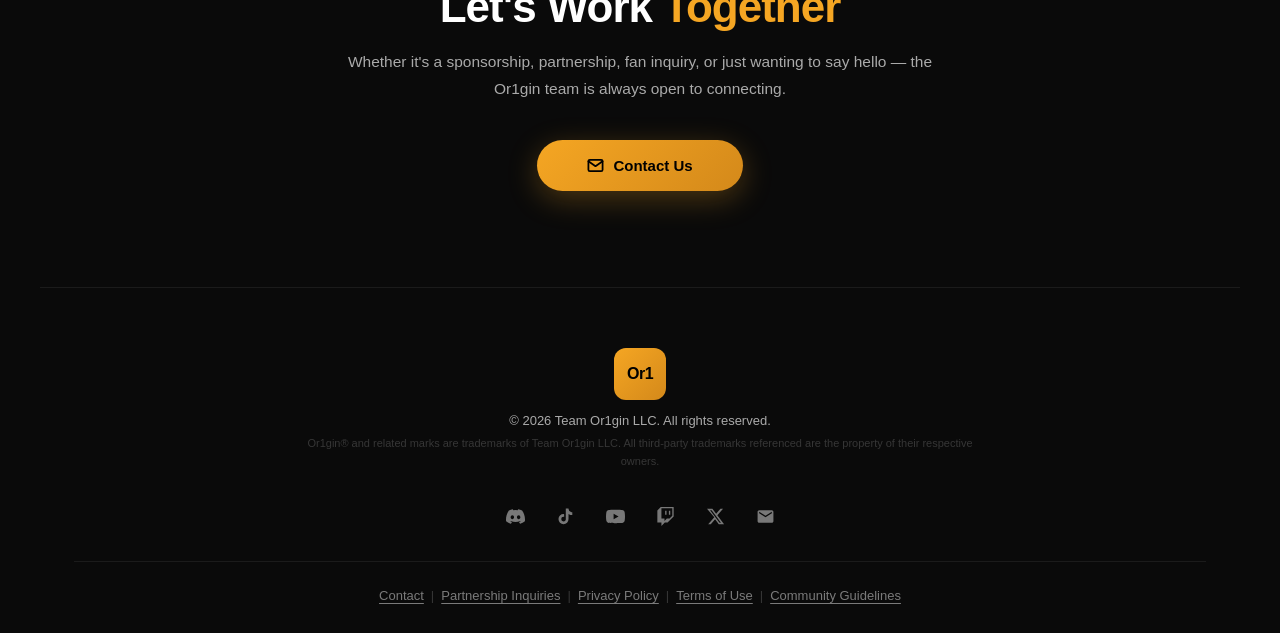
==== commit 21d756e6: "Update index.html" ====
--- a/index.html
+++ b/index.html
@@ -337,7 +337,8 @@
     <button class="nav-btn">About</button>
 
     <!-- Blue glowing Tools button (replaces Roster) -->
-    <button href="/page.html" class="nav-btn-tools">⚙ Tools</button>
+    <a href="/file/">
+    <button class="nav-btn-tools">⚙ Tools</button></a>
 
     <button class="nav-btn">Merch</button>
  
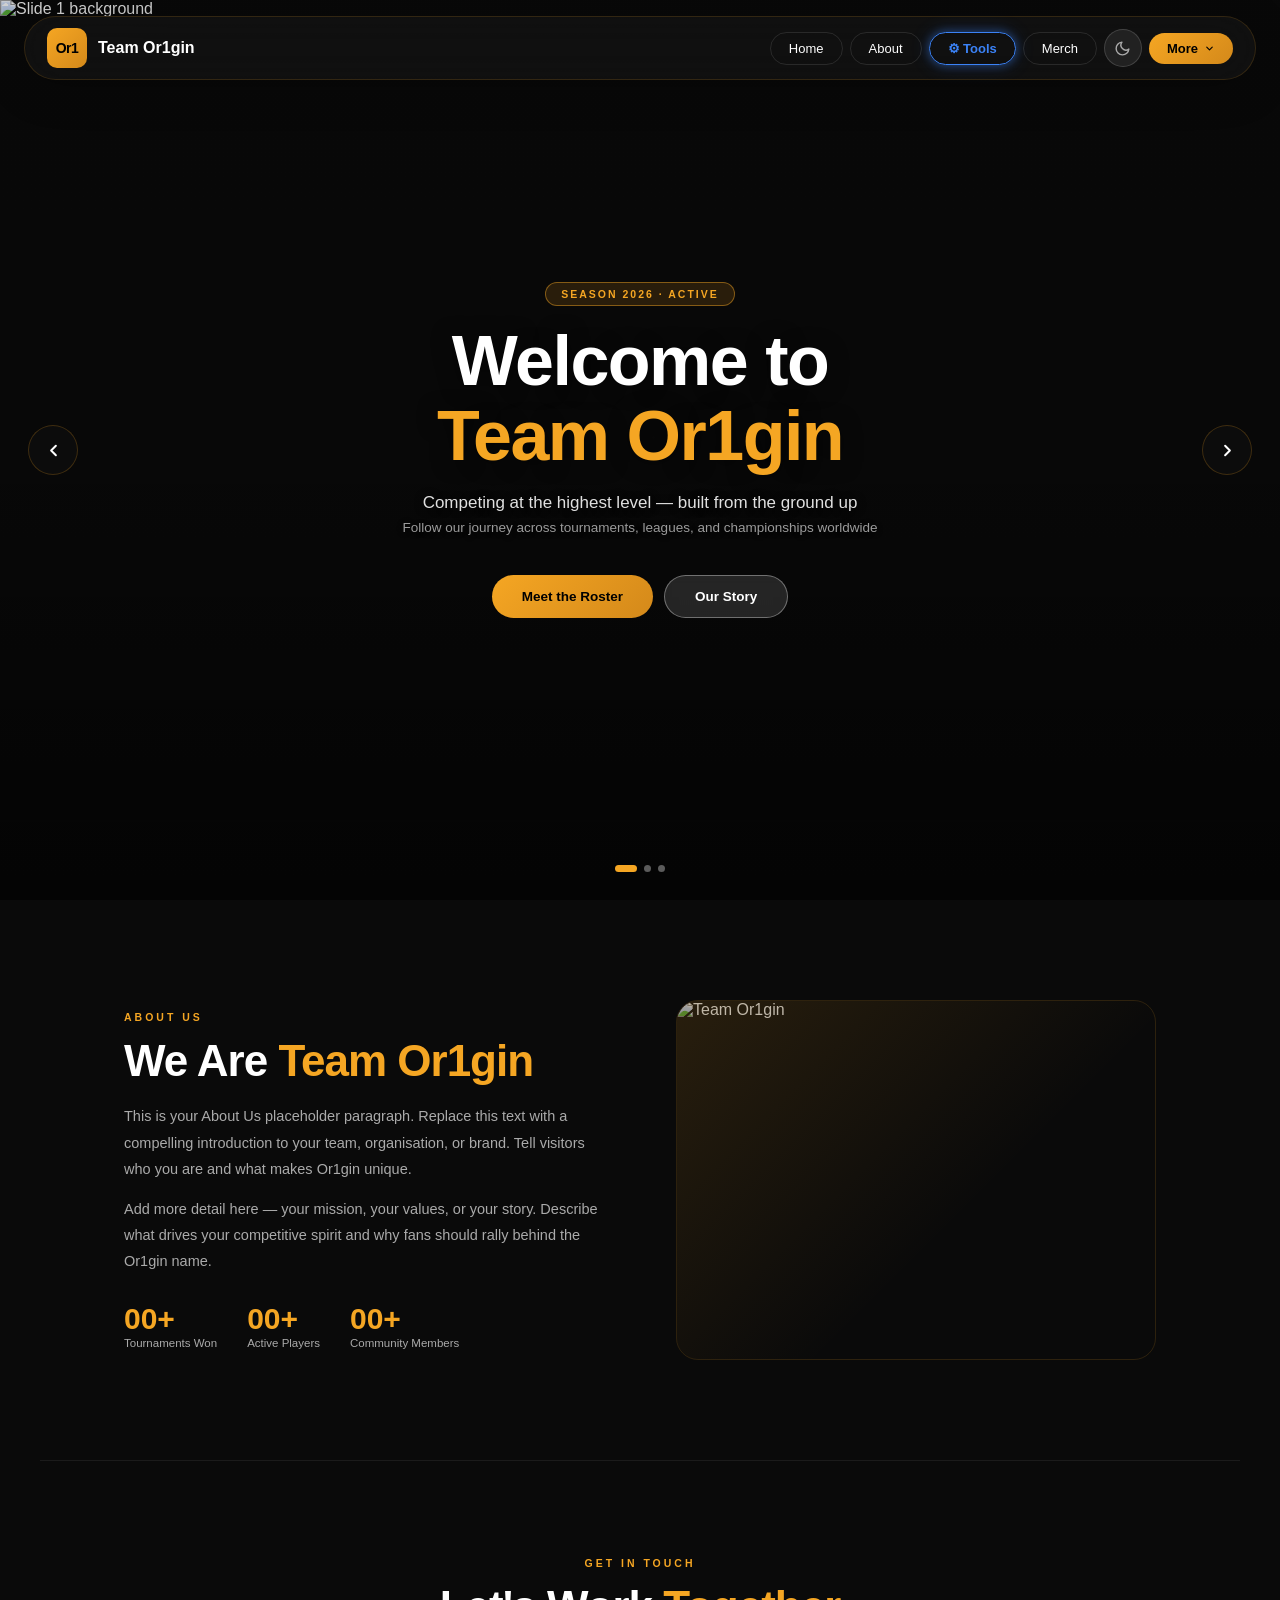
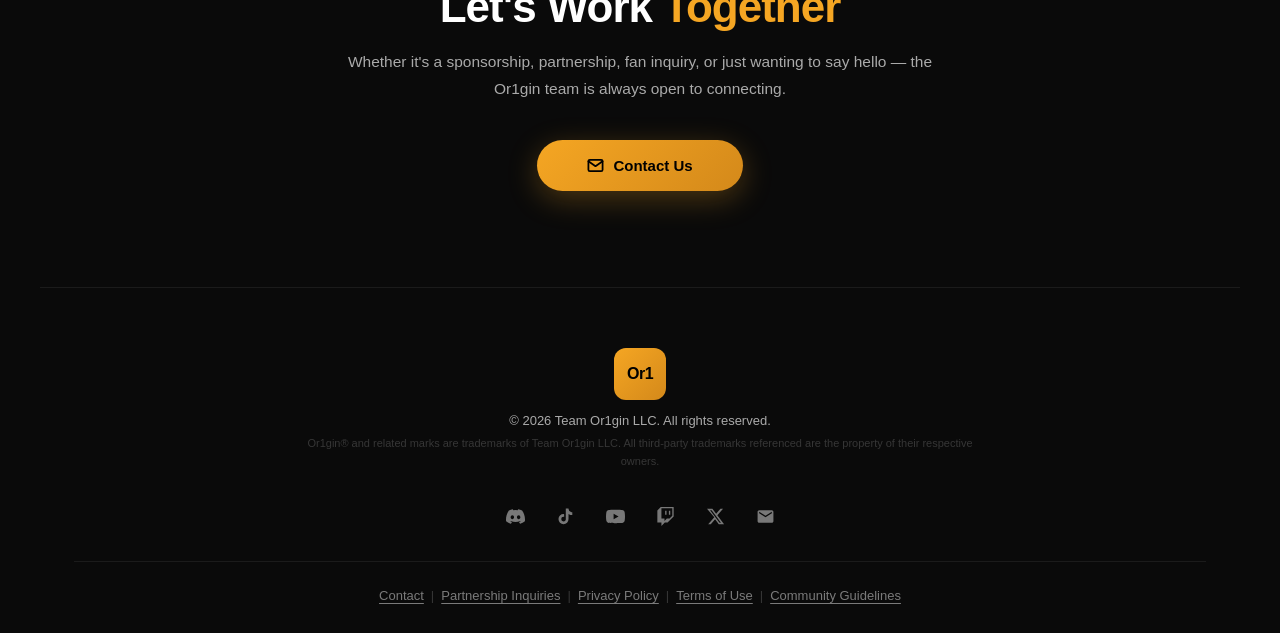
==== commit a22497cb: "Update index.html" ====
--- a/index.html
+++ b/index.html
@@ -337,7 +337,7 @@
     <button class="nav-btn">About</button>
 
     <!-- Blue glowing Tools button (replaces Roster) -->
-    <a href="/file/">
+    <a href="/or1gin.github.io/file/">
     <button class="nav-btn-tools">⚙ Tools</button></a>
 
     <button class="nav-btn">Merch</button>
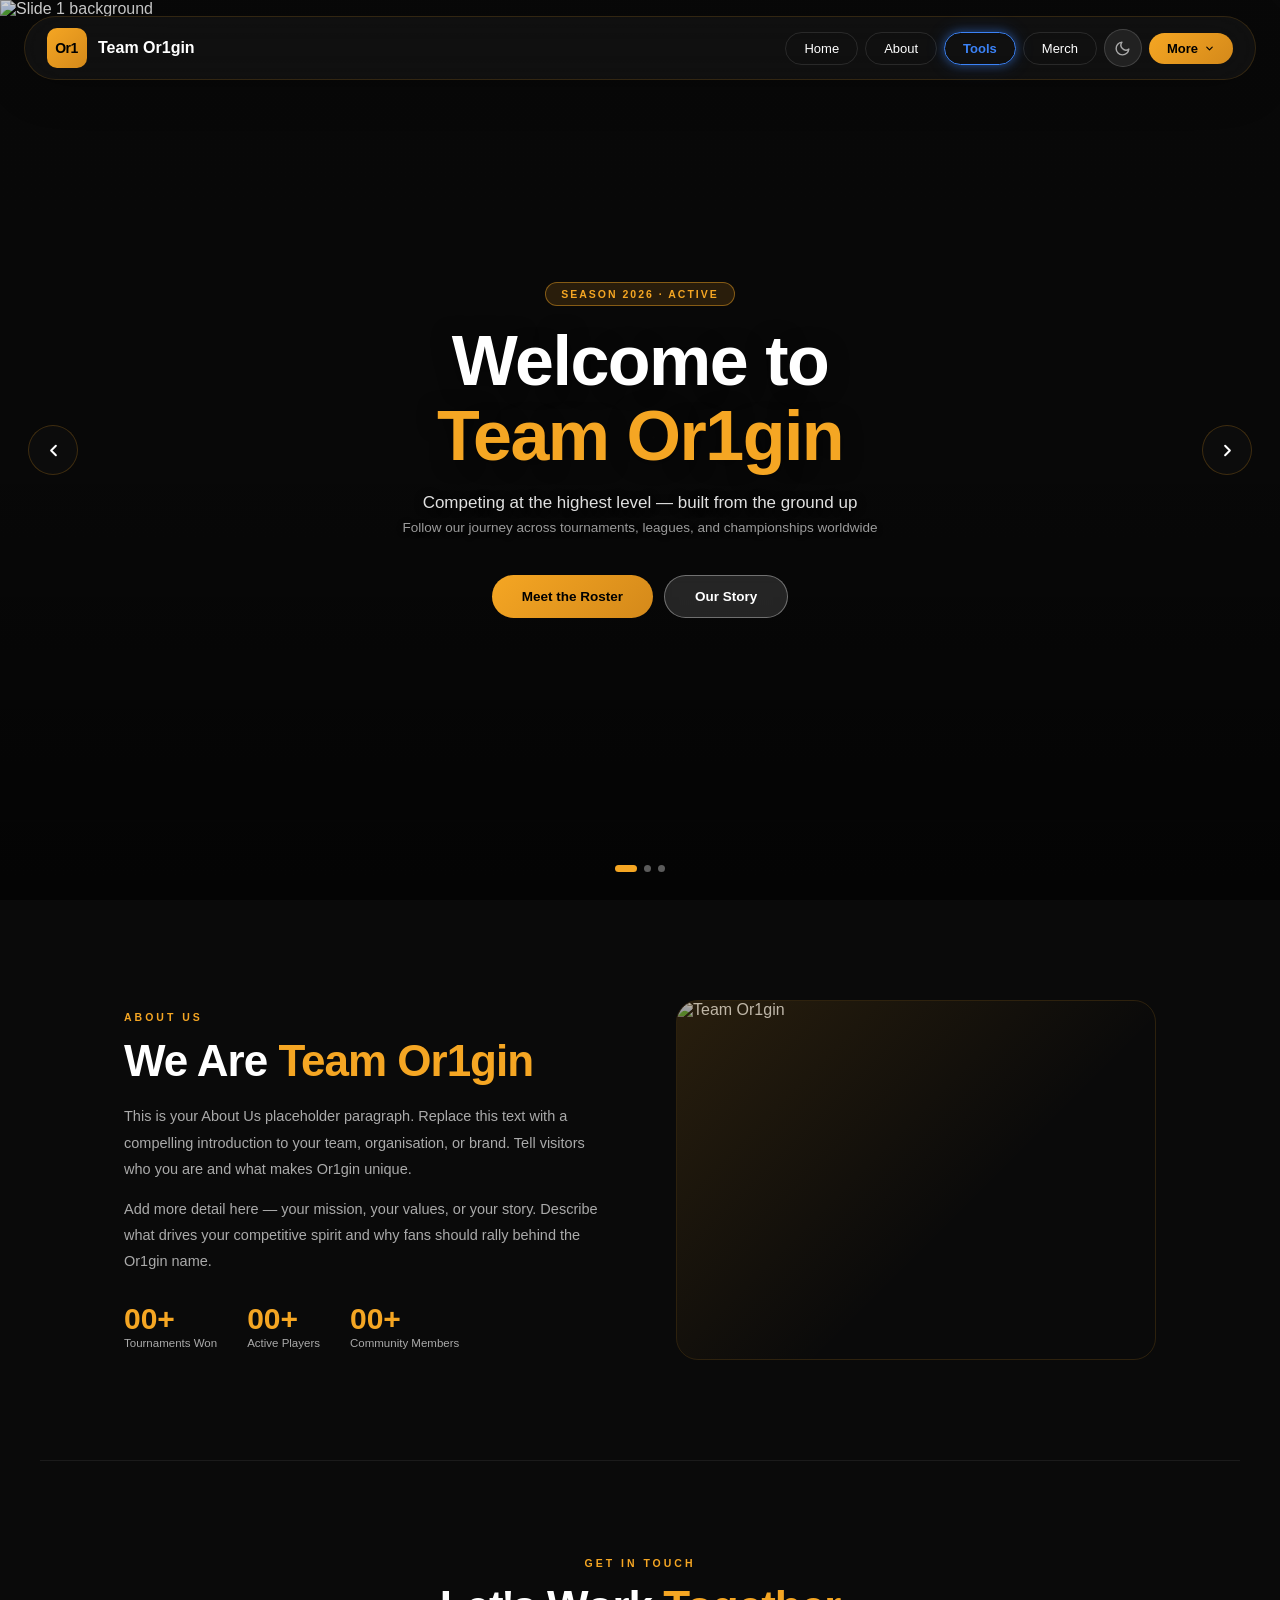
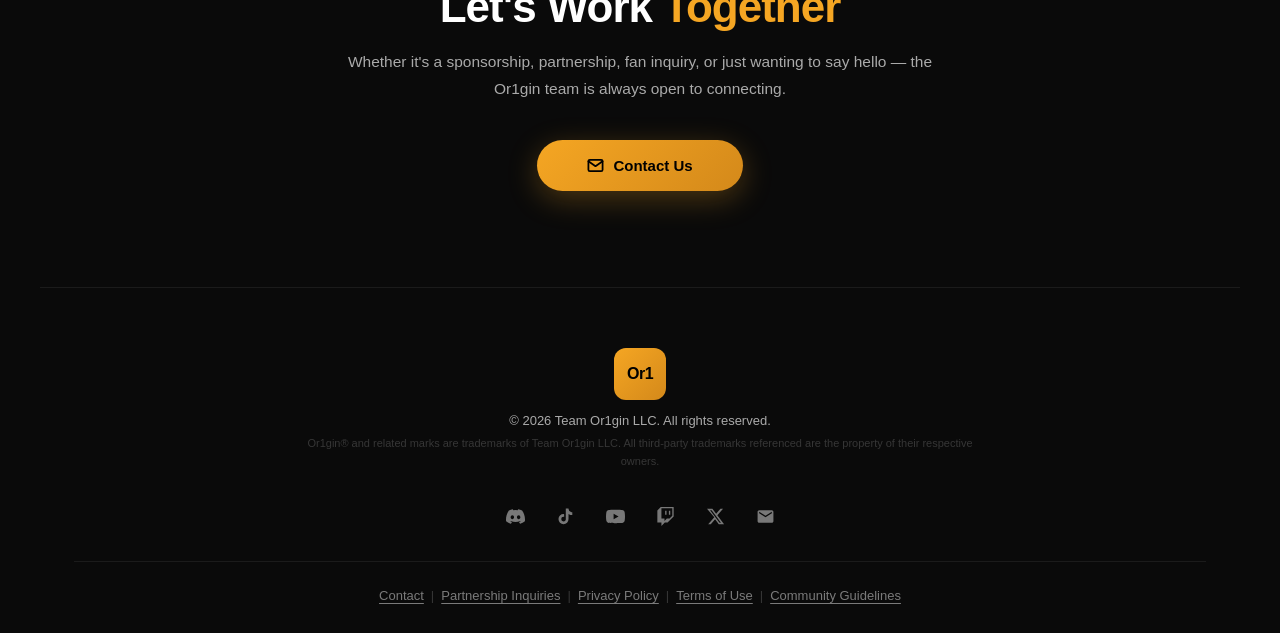
==== commit ecb6cf07: "Refactor Tools button and dropdown item styles" ====
--- a/index.html
+++ b/index.html
@@ -88,7 +88,7 @@
     }
     .nav-btn:hover { border-color: var(--gold); color: var(--gold); background: rgba(245,166,35,0.06); }
 
-    /* ── Blue "Tools" nav button ── */
+    /* ── Blue "Tools" nav button — NO icon ── */
     .nav-btn-tools {
       background: transparent;
       border: 1px solid var(--blue);
@@ -97,6 +97,7 @@
       font-size: 13px; font-weight: 600; cursor: pointer;
       transition: all .22s;
       box-shadow: 0 0 10px var(--blue-glow), 0 0 20px rgba(59,130,246,0.2);
+      text-decoration: none; display: inline-flex; align-items: center;
     }
     .nav-btn-tools:hover {
       background: rgba(59,130,246,0.12);
@@ -147,15 +148,14 @@
     .dropdown-item svg { width: 14px; height: 14px; flex-shrink: 0; }
     .dropdown-divider { height: 1px; background: var(--border-subtle); margin: 5px 7px; }
 
-    /* ── Blue "Tools" dropdown item (always highlighted) ── */
+    /* ── Blue "Tools" dropdown item ── */
     .dropdown-item-tools {
       display: flex; align-items: center; gap: 9px;
       padding: 9px 15px; font-size: 13px;
       font-weight: 600; border-radius: 10px; cursor: pointer;
-      border: none; width: 100%; text-align: left; font-family: inherit;
+      border: 1px solid rgba(59,130,246,0.3); width: 100%; text-align: left; font-family: inherit;
       background: rgba(59,130,246,0.15);
       color: #60a5fa;
-      border: 1px solid rgba(59,130,246,0.3);
       transition: all .18s;
     }
     .dropdown-item-tools:hover {
@@ -168,7 +168,6 @@
     /* ─── HERO ─── */
     .hero { position: relative; height: 100vh; min-height: 640px; overflow: hidden; }
  
-    /* Per-slide background images — no blur, no fade */
     .slide-bg {
       position: absolute; inset: 0; z-index: 0;
       opacity: 0; transition: opacity 0.55s ease;
@@ -176,7 +175,6 @@
     .slide-bg.active { opacity: 1; }
     .slide-bg img { width: 100%; height: 100%; object-fit: cover; display: block; }
  
-    /* Subtle vignette only at bottom so text is legible */
     .hero-overlay {
       position: absolute; inset: 0; z-index: 1;
       background: linear-gradient(180deg, rgba(0,0,0,0.18) 0%, rgba(0,0,0,0.22) 50%, rgba(0,0,0,0.62) 100%);
@@ -186,7 +184,6 @@
       background: linear-gradient(180deg, rgba(0,0,0,0.08) 0%, rgba(0,0,0,0.14) 50%, rgba(245,244,240,0.80) 100%);
     }
  
-    /* Slideshow content */
     .slideshow-container {
       position: absolute; inset: 0; z-index: 2;
       display: flex; align-items: center; justify-content: center;
@@ -320,7 +317,6 @@
     .reveal { opacity: 0; transform: translateY(28px); transition: opacity .65s ease, transform .65s ease; }
     .reveal.visible { opacity: 1; transform: translateY(0); }
  
-    /* Background section wraps for light mode */
     .about-bg, .contact-bg { background: var(--bg); transition: background 0.35s; }
   </style>
 </head>
@@ -336,19 +332,18 @@
     <button class="nav-btn">Home</button>
     <button class="nav-btn">About</button>
 
-    <!-- Blue glowing Tools button (replaces Roster) -->
-    <a href="/or1gin.github.io/file/">
-    <button class="nav-btn-tools">⚙ Tools</button></a>
+    <!-- Blue glowing Tools button — icon removed -->
+    <a href="file/" style="text-decoration:none;">
+      <button class="nav-btn-tools">Tools</button>
+    </a>
 
     <button class="nav-btn">Merch</button>
  
     <!-- Dark/Light toggle -->
     <button class="theme-toggle" onclick="toggleTheme()" title="Toggle theme">
-      <!-- Moon (shown in dark mode) -->
       <svg class="icon-moon" viewBox="0 0 24 24" fill="none" stroke="currentColor" stroke-width="2" stroke-linecap="round" stroke-linejoin="round">
         <path d="M21 12.79A9 9 0 1 1 11.21 3 7 7 0 0 0 21 12.79z"/>
       </svg>
-      <!-- Sun (shown in light mode) -->
       <svg class="icon-sun" viewBox="0 0 24 24" fill="none" stroke="currentColor" stroke-width="2" stroke-linecap="round" stroke-linejoin="round">
         <circle cx="12" cy="12" r="5"/><line x1="12" y1="1" x2="12" y2="3"/><line x1="12" y1="21" x2="12" y2="23"/>
         <line x1="4.22" y1="4.22" x2="5.64" y2="5.64"/><line x1="18.36" y1="18.36" x2="19.78" y2="19.78"/>
@@ -381,11 +376,12 @@
         </button>
         <div class="dropdown-divider"></div>
 
-        <!-- Blue always-highlighted Tools item (replaces Hall of Fame) -->
-        <button class="dropdown-item-tools">
-          <svg viewBox="0 0 24 24" fill="none" stroke="currentColor" stroke-width="2" stroke-linecap="round" stroke-linejoin="round"><path d="M14.7 6.3a1 1 0 0 0 0 1.4l1.6 1.6a1 1 0 0 0 1.4 0l3.77-3.77a6 6 0 0 1-7.94 7.94l-6.91 6.91a2.12 2.12 0 0 1-3-3l6.91-6.91a6 6 0 0 1 7.94-7.94l-3.76 3.76z"/></svg>
-          Tools
-        </button>
+        <a href="file/" style="text-decoration:none;">
+          <button class="dropdown-item-tools">
+            <svg viewBox="0 0 24 24" fill="none" stroke="currentColor" stroke-width="2" stroke-linecap="round" stroke-linejoin="round"><path d="M14.7 6.3a1 1 0 0 0 0 1.4l1.6 1.6a1 1 0 0 0 1.4 0l3.77-3.77a6 6 0 0 1-7.94 7.94l-6.91 6.91a2.12 2.12 0 0 1-3-3l6.91-6.91a6 6 0 0 1 7.94-7.94l-3.76 3.76z"/></svg>
+            Tools
+          </button>
+        </a>
       </div>
     </div>
   </div>
@@ -393,8 +389,6 @@
  
 <!-- HERO -->
 <section class="hero" id="hero">
- 
-  <!-- Per-slide still backgrounds (no blur, no overlay fade) -->
   <div class="slide-bg active" id="bg-0">
     <img src="https://cdn-0001.qstv.on.epicgames.com/WMUwpdWQvBusOiWXoz/image/landscape_comp.jpeg" alt="Slide 1 background" />
   </div>
@@ -407,7 +401,6 @@
  
   <div class="hero-overlay"></div>
  
-  <!-- Arrow buttons -->
   <div class="slide-arrows">
     <button class="arrow-btn" onclick="changeSlide(-1)">
       <svg width="19" height="19" viewBox="0 0 24 24" fill="none" stroke="currentColor" stroke-width="2.5" stroke-linecap="round" stroke-linejoin="round"><polyline points="15 18 9 12 15 6"/></svg>
@@ -419,7 +412,6 @@
  
   <div class="slideshow-container">
     <div class="slideshow-wrapper">
- 
       <div class="slide active" id="slide-0">
         <div class="slide-tag">Season 2026 · Active</div>
         <h1 class="slide-title">Welcome to<br><span>Team Or1gin</span></h1>
@@ -452,7 +444,6 @@
           <button class="btn-outline">See Lookbook</button>
         </div>
       </div>
- 
     </div>
   </div>
  
@@ -508,33 +499,21 @@
     <p class="footer-copy">© 2026 Team Or1gin LLC. All rights reserved.</p>
     <p class="footer-trademark">Or1gin® and related marks are trademarks of Team Or1gin LLC. All third-party trademarks referenced are the property of their respective owners.</p>
     <div class="social-row">
- 
-      <!-- Discord -->
       <a class="social-icon" href="https://discord.gg/4YveswGY" target="_blank" rel="noopener" title="Discord">
         <svg viewBox="0 0 24 24"><path d="M20.317 4.37a19.791 19.791 0 0 0-4.885-1.515.074.074 0 0 0-.079.037c-.21.375-.444.864-.608 1.25a18.27 18.27 0 0 0-5.487 0 12.64 12.64 0 0 0-.617-1.25.077.077 0 0 0-.079-.037A19.736 19.736 0 0 0 3.677 4.37a.07.07 0 0 0-.032.027C.533 9.046-.32 13.58.099 18.057c.002.022.015.043.031.056a19.9 19.9 0 0 0 5.993 3.03.078.078 0 0 0 .084-.028 14.09 14.09 0 0 0 1.226-1.994.076.076 0 0 0-.041-.106 13.107 13.107 0 0 1-1.872-.892.077.077 0 0 1-.008-.128 10.2 10.2 0 0 0 .372-.292.074.074 0 0 1 .077-.01c3.928 1.793 8.18 1.793 12.062 0a.074.074 0 0 1 .078.01c.12.098.246.198.373.292a.077.077 0 0 1-.006.127 12.299 12.299 0 0 1-1.873.892.077.077 0 0 0-.041.107c.36.698.772 1.362 1.225 1.993a.076.076 0 0 0 .084.028 19.839 19.839 0 0 0 6.002-3.03.077.077 0 0 0 .032-.054c.5-5.177-.838-9.674-3.549-13.66a.061.061 0 0 0-.031-.03zM8.02 15.33c-1.183 0-2.157-1.085-2.157-2.419 0-1.333.956-2.419 2.157-2.419 1.21 0 2.176 1.096 2.157 2.42 0 1.333-.956 2.418-2.157 2.418zm7.975 0c-1.183 0-2.157-1.085-2.157-2.419 0-1.333.955-2.419 2.157-2.419 1.21 0 2.176 1.096 2.157 2.42 0 1.333-.946 2.418-2.157 2.418z"/></svg>
       </a>
- 
-      <!-- TikTok -->
       <a class="social-icon" href="https://www.tiktok.com/@or1gin21" target="_blank" rel="noopener" title="TikTok">
         <svg viewBox="0 0 24 24"><path d="M19.59 6.69a4.83 4.83 0 0 1-3.77-4.25V2h-3.45v13.67a2.89 2.89 0 0 1-2.88 2.5 2.89 2.89 0 0 1-2.89-2.89 2.89 2.89 0 0 1 2.89-2.89c.28 0 .54.04.79.1V9.01a6.33 6.33 0 0 0-.79-.05 6.34 6.34 0 0 0-6.34 6.34 6.34 6.34 0 0 0 6.34 6.34 6.34 6.34 0 0 0 6.33-6.34V8.69a8.16 8.16 0 0 0 4.78 1.52V6.75a4.85 4.85 0 0 1-1.01-.06z"/></svg>
       </a>
- 
-      <!-- YouTube -->
       <a class="social-icon" href="https://www.youtube.com/@teamor1gin" target="_blank" rel="noopener" title="YouTube">
         <svg viewBox="0 0 24 24"><path d="M23.495 6.205a3.007 3.007 0 0 0-2.088-2.088c-1.87-.501-9.396-.501-9.396-.501s-7.507-.01-9.396.501A3.007 3.007 0 0 0 .527 6.205a31.247 31.247 0 0 0-.522 5.805 31.247 31.247 0 0 0 .522 5.783 3.007 3.007 0 0 0 2.088 2.088c1.868.502 9.396.502 9.396.502s7.506 0 9.396-.502a3.007 3.007 0 0 0 2.088-2.088 31.247 31.247 0 0 0 .5-5.783 31.247 31.247 0 0 0-.5-5.805zM9.609 15.601V8.408l6.264 3.602z"/></svg>
       </a>
- 
-      <!-- Twitch -->
       <a class="social-icon" href="https://www.twitch.tv/teamor1gin" target="_blank" rel="noopener" title="Twitch">
         <svg viewBox="0 0 24 24"><path d="M11.571 4.714h1.715v5.143H11.57zm4.715 0H18v5.143h-1.714zM6 0L1.714 4.286v15.428h5.143V24l4.286-4.286h3.428L22.286 12V0zm14.571 11.143l-3.428 3.428h-3.429l-3 3v-3H6.857V1.714h13.714z"/></svg>
       </a>
- 
-      <!-- Twitter / X -->
       <a class="social-icon" href="https://x.com/or1ginuefn" target="_blank" rel="noopener" title="Twitter / X">
         <svg viewBox="0 0 24 24"><path d="M18.244 2.25h3.308l-7.227 8.26 8.502 11.24H16.17l-4.714-6.231-5.401 6.231H2.74l7.73-8.835L1.254 2.25H8.08l4.713 6.231zm-1.161 17.52h1.833L7.084 4.126H5.117z"/></svg>
       </a>
- 
-      <!-- Email -->
       <a class="social-icon" onclick="notAvailable()" target="_blank" rel="noopener" title="Email">
         <svg viewBox="0 0 24 24"><path d="M20 4H4c-1.1 0-2 .9-2 2v12c0 1.1.9 2 2 2h16c1.1 0 2-.9 2-2V6c0-1.1-.9-2-2-2zm0 4l-8 5-8-5V6l8 5 8-5v2z"/></svg>
       </a>
@@ -555,54 +534,39 @@
 </footer>
  
 <script>
-function notAvailable() {
-  alert("Not Available Yet!");
-}
-
-// ─── THEME TOGGLE ───
+function notAvailable() { alert("Not Available Yet!"); }
+
 function toggleTheme() {
   const html = document.documentElement;
   html.setAttribute('data-theme', html.getAttribute('data-theme') === 'dark' ? 'light' : 'dark');
 }
 
-// ─── DROPDOWN ───
 function toggleDropdown() { document.getElementById('navDropdown').classList.toggle('open'); }
 document.addEventListener('click', e => {
   const dd = document.getElementById('navDropdown');
   if (!dd.contains(e.target)) dd.classList.remove('open');
 });
 
-// ─── SLIDESHOW (with per-slide backgrounds) ───
 let current = 0, total = 3, animating = false;
-
 function getSlide(i) { return document.getElementById('slide-' + i); }
 function getBg(i)    { return document.getElementById('bg-' + i); }
-
 function updateDots() {
   document.querySelectorAll('.dot').forEach((d, i) => d.classList.toggle('active', i === current));
 }
-
 function changeSlide(dir) {
   if (animating) return;
   goToSlide((current + dir + total) % total, dir);
 }
-
 function goToSlide(idx, dir) {
   if (animating || idx === current) return;
   if (dir === undefined) dir = idx > current ? 1 : -1;
-
   animating = true;
   const cur = getSlide(current), nxt = getSlide(idx);
   const curBg = getBg(current), nxtBg = getBg(idx);
-
-  // Swap background
   curBg.classList.remove('active');
   nxtBg.classList.add('active');
-
-  // Animate slide content
   cur.classList.add(dir > 0 ? 'anim-out-left' : 'anim-out-right');
   nxt.classList.add('active', dir > 0 ? 'anim-in-right' : 'anim-in-left');
-
   setTimeout(() => {
     cur.classList.remove('active', 'anim-out-left', 'anim-out-right');
     nxt.classList.remove('anim-in-left', 'anim-in-right');
@@ -611,14 +575,11 @@
     animating = false;
   }, 450);
 }
-
 document.querySelectorAll('.dot').forEach((d, i) => {
   d.addEventListener('click', () => { if (i !== current) goToSlide(i); });
 });
-
 setInterval(() => changeSlide(1), 5000);
 
-// ─── SCROLL REVEAL ───
 const observer = new IntersectionObserver(entries => {
   entries.forEach(e => { if (e.isIntersecting) e.target.classList.add('visible'); });
 }, { threshold: 0.12 });
